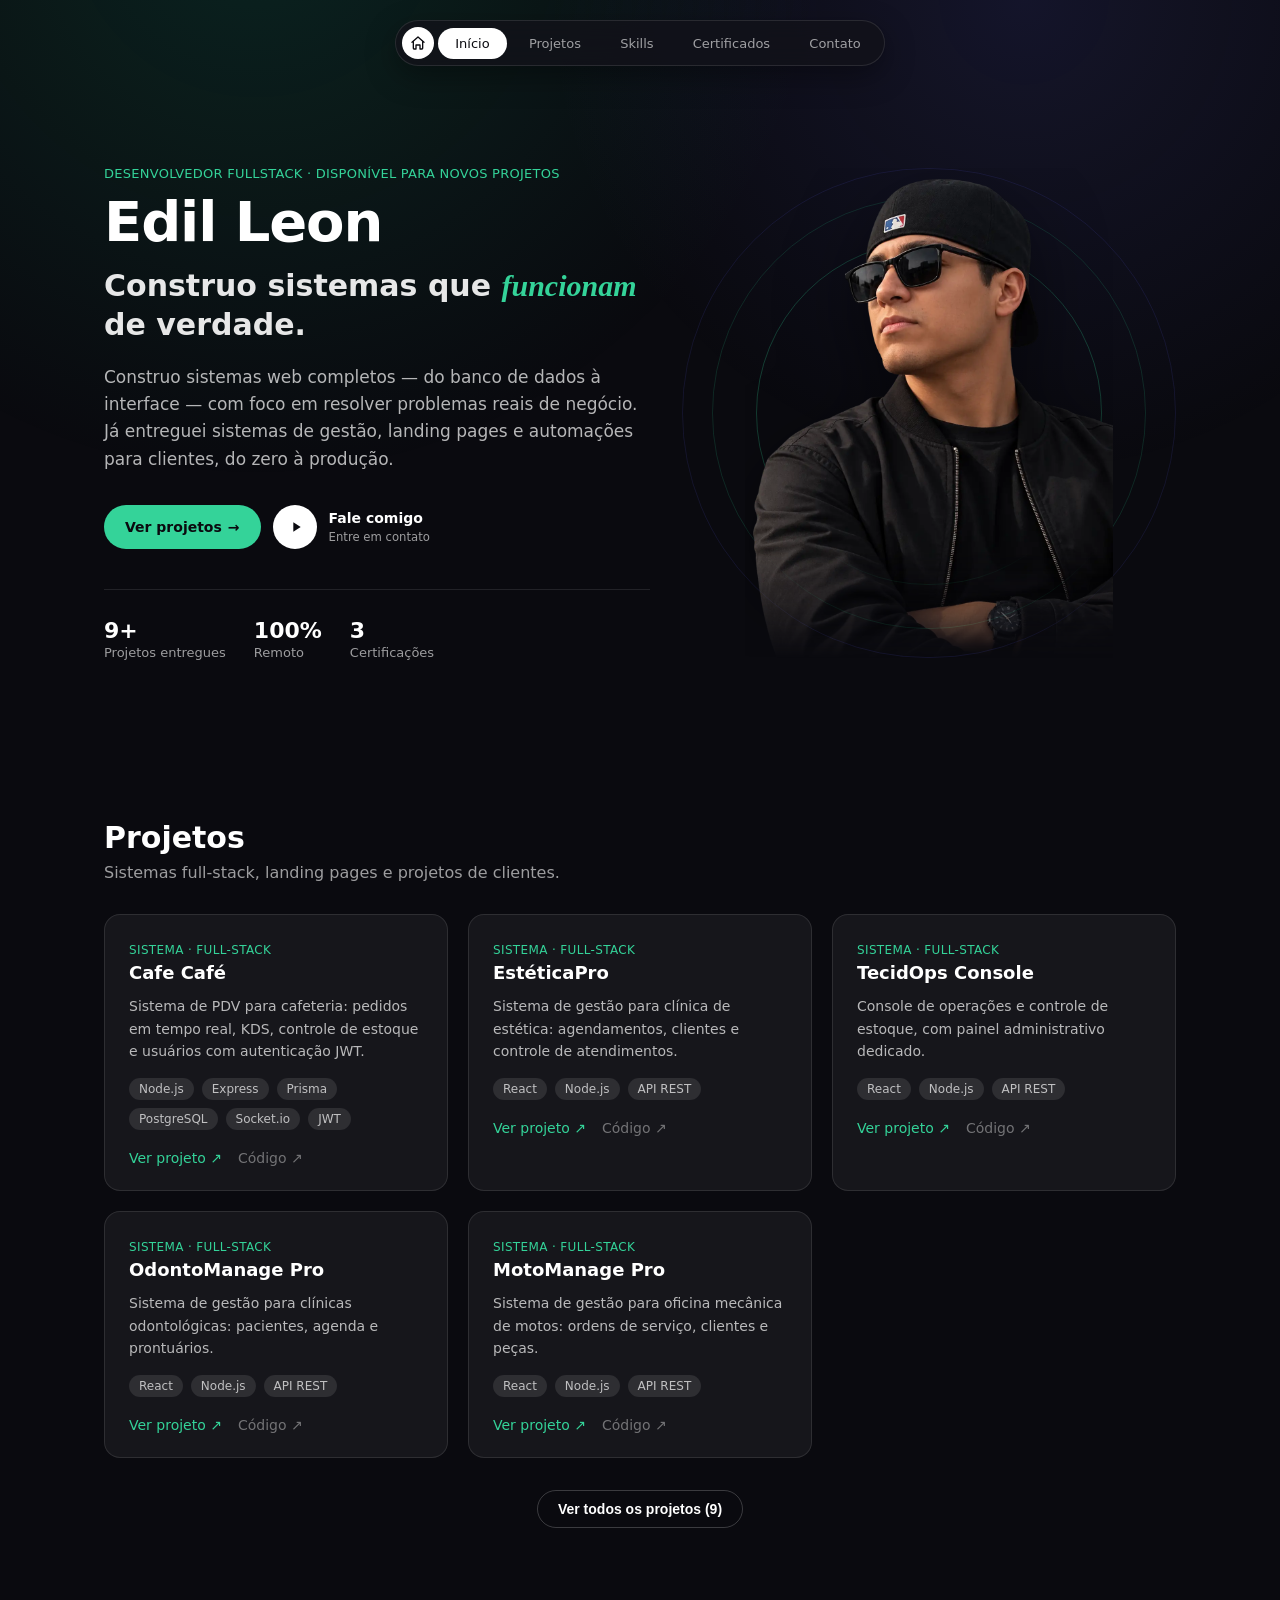
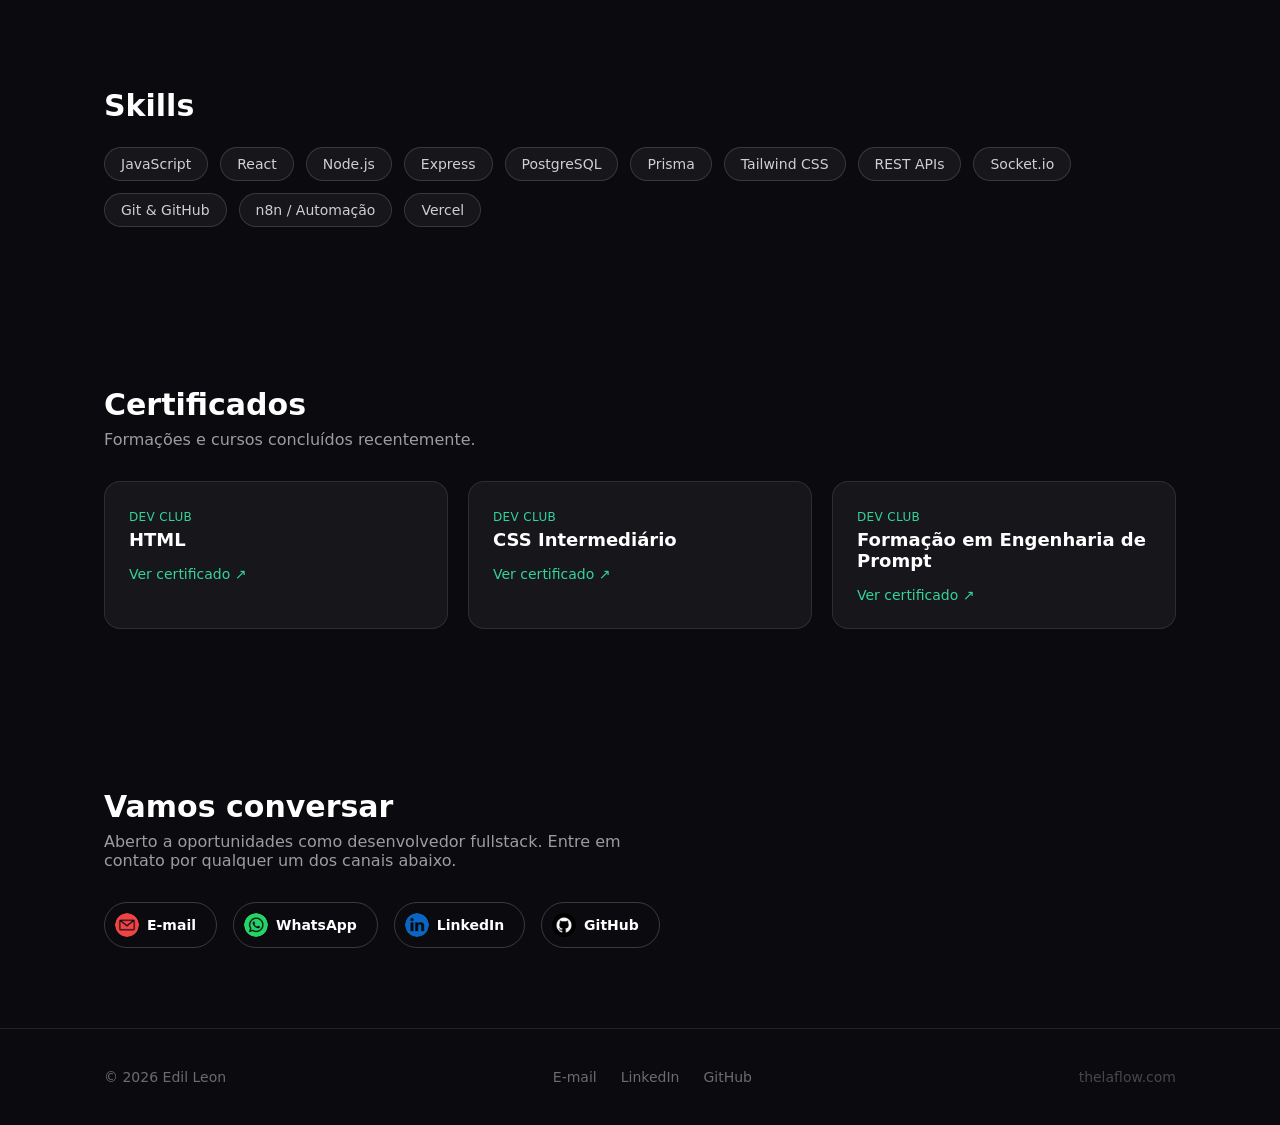
==== index.html @ bec33b64 "Portfólio em HTML/CSS/JS puro com nova capa, certificados e contato Migra de React/Vite para index.h" ====
<!doctype html>
<html lang="pt-BR">
<head>
  <meta charset="UTF-8" />
  <link rel="icon" type="image/svg+xml" href="favicon.svg" />
  <meta name="viewport" content="width=device-width, initial-scale=1.0" />
  <title>Edil Leon — Desenvolvedor Fullstack</title>
  <meta name="description" content="Portfólio de Edil Leon, desenvolvedor fullstack. Sistemas web, landing pages e automações do zero à produção." />
  <link rel="stylesheet" href="style.css" />
</head>
<body>
  <div class="bg-decoration" aria-hidden="true"></div>

  <header id="header" class="header">
    <div class="floating-nav-wrap">
      <nav class="floating-nav" aria-label="Navegação principal">
        <a href="#inicio" class="nav-pill-item nav-home" aria-label="Início">
          <svg viewBox="0 0 24 24" fill="none" stroke="currentColor" stroke-width="2" stroke-linecap="round" stroke-linejoin="round"><path d="m3 11 9-8 9 8" /><path d="M5 10v10a1 1 0 0 0 1 1h3v-6h6v6h3a1 1 0 0 0 1-1V10" /></svg>
        </a>
        <a href="#inicio" class="nav-pill-item">Início</a>
        <a href="#projetos" class="nav-pill-item">Projetos</a>
        <a href="#skills" class="nav-pill-item">Skills</a>
        <a href="#certificados" class="nav-pill-item">Certificados</a>
        <a href="#contato" class="nav-pill-item">Contato</a>
      </nav>

      <button type="button" id="menuButton" class="menu-button" aria-label="Abrir menu" aria-expanded="false">
        <span class="menu-icon">
          <span></span>
          <span></span>
          <span></span>
        </span>
      </button>
    </div>

    <nav id="mobileNav" class="nav-mobile" aria-label="Navegação mobile" hidden>
      <a href="#inicio">Início</a>
      <a href="#projetos">Projetos</a>
      <a href="#skills">Skills</a>
      <a href="#certificados">Certificados</a>
      <a href="#contato">Contato</a>
    </nav>
  </header>

  <main class="container">
    <section id="inicio" class="hero hero-split">
      <div class="hero-content">
        <p class="eyebrow">Desenvolvedor Fullstack · Disponível para novos projetos</p>
        <h1 class="hero-title">Edil Leon</h1>
        <h2 class="hero-tagline">Construo sistemas que <span class="cursive">funcionam</span> de verdade.</h2>
        <p class="hero-text">
          Construo sistemas web completos — do banco de dados à interface — com foco em
          resolver problemas reais de negócio. Já entreguei sistemas de gestão, landing pages
          e automações para clientes, do zero à produção.
        </p>
        <div class="hero-actions">
          <a href="#projetos" class="btn btn-primary">Ver projetos <span class="btn-arrow">→</span></a>
          <a href="#contato" class="btn-play">
            <span class="play-circle">
              <svg viewBox="0 0 24 24" fill="currentColor"><path d="M8 5v14l11-7z" /></svg>
            </span>
            <span class="play-label">Fale comigo<br /><small>Entre em contato</small></span>
          </a>
        </div>
        <div class="hero-stats">
          <div class="hero-stat"><strong>9+</strong><span>Projetos entregues</span></div>
          <div class="hero-stat"><strong>100%</strong><span>Remoto</span></div>
          <div class="hero-stat"><strong>3</strong><span>Certificações</span></div>
        </div>
      </div>

      <div class="hero-photo">
        <div class="photo-rings" aria-hidden="true">
          <span class="ring ring-1"></span>
          <span class="ring ring-2"></span>
          <span class="ring ring-3"></span>
        </div>
        <img src="fotos/foto-capa.webp" alt="Edil Leon" class="hero-photo-img" />
      </div>
    </section>

    <section id="projetos" class="section">
      <h2 class="section-title">Projetos</h2>
      <p class="section-subtitle">Sistemas full-stack, landing pages e projetos de clientes.</p>

      <div class="grid projects-grid" id="projectsGrid">
        <article class="card project-card">
          <span class="tag">Sistema · Full-stack</span>
          <h3 class="card-title">Cafe Café</h3>
          <p class="card-text">Sistema de PDV para cafeteria: pedidos em tempo real, KDS, controle de estoque e usuários com autenticação JWT.</p>
          <div class="stack">
            <span class="pill pill-sm">Node.js</span>
            <span class="pill pill-sm">Express</span>
            <span class="pill pill-sm">Prisma</span>
            <span class="pill pill-sm">PostgreSQL</span>
            <span class="pill pill-sm">Socket.io</span>
            <span class="pill pill-sm">JWT</span>
          </div>
          <div class="card-links">
            <a href="https://cafe-cafe-edlt-24.vercel.app" target="_blank" rel="noreferrer" class="link-accent">Ver projeto ↗</a>
            <a href="https://github.com/ELT-22-dev/cafe-cafe" target="_blank" rel="noreferrer" class="link-muted">Código ↗</a>
          </div>
        </article>

        <article class="card project-card">
          <span class="tag">Sistema · Full-stack</span>
          <h3 class="card-title">EstéticaPro</h3>
          <p class="card-text">Sistema de gestão para clínica de estética: agendamentos, clientes e controle de atendimentos.</p>
          <div class="stack">
            <span class="pill pill-sm">React</span>
            <span class="pill pill-sm">Node.js</span>
            <span class="pill pill-sm">API REST</span>
          </div>
          <div class="card-links">
            <a href="https://clinica-estetica-rho-eight.vercel.app" target="_blank" rel="noreferrer" class="link-accent">Ver projeto ↗</a>
            <a href="https://github.com/ELT-22-dev/clinica-estetica" target="_blank" rel="noreferrer" class="link-muted">Código ↗</a>
          </div>
        </article>

        <article class="card project-card">
          <span class="tag">Sistema · Full-stack</span>
          <h3 class="card-title">TecidOps Console</h3>
          <p class="card-text">Console de operações e controle de estoque, com painel administrativo dedicado.</p>
          <div class="stack">
            <span class="pill pill-sm">React</span>
            <span class="pill pill-sm">Node.js</span>
            <span class="pill pill-sm">API REST</span>
          </div>
          <div class="card-links">
            <a href="https://teciops.vercel.app" target="_blank" rel="noreferrer" class="link-accent">Ver projeto ↗</a>
            <a href="https://github.com/ELT-22-dev/teciops" target="_blank" rel="noreferrer" class="link-muted">Código ↗</a>
          </div>
        </article>

        <article class="card project-card">
          <span class="tag">Sistema · Full-stack</span>
          <h3 class="card-title">OdontoManage Pro</h3>
          <p class="card-text">Sistema de gestão para clínicas odontológicas: pacientes, agenda e prontuários.</p>
          <div class="stack">
            <span class="pill pill-sm">React</span>
            <span class="pill pill-sm">Node.js</span>
            <span class="pill pill-sm">API REST</span>
          </div>
          <div class="card-links">
            <a href="https://odontomanage-pro.vercel.app" target="_blank" rel="noreferrer" class="link-accent">Ver projeto ↗</a>
            <a href="https://github.com/ELT-22-dev/odontomanage-pro" target="_blank" rel="noreferrer" class="link-muted">Código ↗</a>
          </div>
        </article>

        <article class="card project-card">
          <span class="tag">Sistema · Full-stack</span>
          <h3 class="card-title">MotoManage Pro</h3>
          <p class="card-text">Sistema de gestão para oficina mecânica de motos: ordens de serviço, clientes e peças.</p>
          <div class="stack">
            <span class="pill pill-sm">React</span>
            <span class="pill pill-sm">Node.js</span>
            <span class="pill pill-sm">API REST</span>
          </div>
          <div class="card-links">
            <a href="https://mecanica-motos.vercel.app" target="_blank" rel="noreferrer" class="link-accent">Ver projeto ↗</a>
            <a href="https://github.com/ELT-22-dev/mecanica-motos" target="_blank" rel="noreferrer" class="link-muted">Código ↗</a>
          </div>
        </article>

        <article class="card project-card extra" hidden>
          <span class="tag">Landing Page</span>
          <h3 class="card-title">Áurea Barber Club</h3>
          <p class="card-text">Landing page premium para barbearia, com animações de scroll e micro-interações.</p>
          <div class="stack">
            <span class="pill pill-sm">HTML</span>
            <span class="pill pill-sm">CSS</span>
            <span class="pill pill-sm">JavaScript</span>
            <span class="pill pill-sm">Motion</span>
            <span class="pill pill-sm">Three.js</span>
          </div>
          <div class="card-links">
            <a href="https://barber-premium-lp.vercel.app" target="_blank" rel="noreferrer" class="link-accent">Ver projeto ↗</a>
            <a href="https://github.com/ELT-22-dev/Barber-premuim-lp" target="_blank" rel="noreferrer" class="link-muted">Código ↗</a>
          </div>
        </article>

        <article class="card project-card extra" hidden>
          <span class="tag">Landing Page</span>
          <h3 class="card-title">Pesqueiro Ponte Preta</h3>
          <p class="card-text">Landing page institucional para pesqueiro, com foco em conversão e apresentação visual.</p>
          <div class="stack">
            <span class="pill pill-sm">HTML</span>
            <span class="pill pill-sm">CSS</span>
            <span class="pill pill-sm">JavaScript</span>
          </div>
          <div class="card-links">
            <a href="https://pesqueiro-ponte-preta.vercel.app" target="_blank" rel="noreferrer" class="link-accent">Ver projeto ↗</a>
            <a href="https://github.com/ELT-22-dev/lp-pesqueiro" target="_blank" rel="noreferrer" class="link-muted">Código ↗</a>
          </div>
        </article>

        <article class="card project-card extra" hidden>
          <span class="tag">Site institucional · Cliente</span>
          <h3 class="card-title">Vero Pizzas</h3>
          <p class="card-text">Site institucional para pizzaria, com cardápio digital. Projeto de cliente em gestão ativa.</p>
          <div class="stack">
            <span class="pill pill-sm">HTML</span>
            <span class="pill pill-sm">CSS</span>
            <span class="pill pill-sm">JavaScript</span>
          </div>
          <div class="card-links">
            <a href="https://veropizzas.com.br" target="_blank" rel="noreferrer" class="link-accent">Ver projeto ↗</a>
            <a href="https://github.com/ELT-22-dev/site-da-pizzaria-vero-pizzas" target="_blank" rel="noreferrer" class="link-muted">Código ↗</a>
          </div>
        </article>

        <article class="card project-card extra" hidden>
          <span class="tag">Pessoal</span>
          <h3 class="card-title">Link na Bio</h3>
          <p class="card-text">Página pessoal de link-na-bio, construída com React, Tailwind CSS e Framer Motion.</p>
          <div class="stack">
            <span class="pill pill-sm">React</span>
            <span class="pill pill-sm">Tailwind CSS</span>
            <span class="pill pill-sm">Framer Motion</span>
          </div>
          <div class="card-links">
            <a href="https://fluxosdan.cloud" target="_blank" rel="noreferrer" class="link-accent">Ver projeto ↗</a>
            <a href="https://github.com/ELT-22-dev/link-na-bio" target="_blank" rel="noreferrer" class="link-muted">Código ↗</a>
          </div>
        </article>
      </div>

      <div class="show-more-wrap">
        <button type="button" id="showAllBtn" class="btn btn-outline">Ver todos os projetos (9)</button>
      </div>
    </section>

    <section id="skills" class="section">
      <h2 class="section-title">Skills</h2>
      <div class="skills-list">
        <span class="pill">JavaScript</span>
        <span class="pill">React</span>
        <span class="pill">Node.js</span>
        <span class="pill">Express</span>
        <span class="pill">PostgreSQL</span>
        <span class="pill">Prisma</span>
        <span class="pill">Tailwind CSS</span>
        <span class="pill">REST APIs</span>
        <span class="pill">Socket.io</span>
        <span class="pill">Git &amp; GitHub</span>
        <span class="pill">n8n / Automação</span>
        <span class="pill">Vercel</span>
      </div>
    </section>

    <section id="certificados" class="section">
      <h2 class="section-title">Certificados</h2>
      <p class="section-subtitle">Formações e cursos concluídos recentemente.</p>

      <div class="grid certificates-grid">
        <a href="certificados/html.png" target="_blank" rel="noreferrer" class="card cert-card">
          <span class="tag">Dev Club</span>
          <h3 class="card-title">HTML</h3>
          <span class="link-accent">Ver certificado ↗</span>
        </a>

        <a href="certificados/css-intermediario.pdf" target="_blank" rel="noreferrer" class="card cert-card">
          <span class="tag">Dev Club</span>
          <h3 class="card-title">CSS Intermediário</h3>
          <span class="link-accent">Ver certificado ↗</span>
        </a>

        <a href="certificados/engenharia-de-prompt.pdf" target="_blank" rel="noreferrer" class="card cert-card">
          <span class="tag">Dev Club</span>
          <h3 class="card-title">Formação em Engenharia de Prompt</h3>
          <span class="link-accent">Ver certificado ↗</span>
        </a>
      </div>
    </section>

    <section id="contato" class="section">
      <h2 class="section-title">Vamos conversar</h2>
      <p class="section-subtitle section-subtitle-narrow">
        Aberto a oportunidades como desenvolvedor fullstack. Entre em contato por qualquer um dos canais abaixo.
      </p>

      <div class="contact-actions">
        <a href="mailto:joe.dlov22@gmail.com" class="btn btn-outline btn-icon">
          <span class="icon-badge icon-email"></span>
          E-mail
        </a>
        <a href="https://wa.me/5511976164766" target="_blank" rel="noreferrer" class="btn btn-outline btn-icon">
          <span class="icon-badge icon-whatsapp"></span>
          WhatsApp
        </a>
        <a href="https://www.linkedin.com/in/edleon24/" target="_blank" rel="noreferrer" class="btn btn-outline btn-icon">
          <span class="icon-badge icon-linkedin"></span>
          LinkedIn
        </a>
        <a href="https://github.com/ELT-22-dev" target="_blank" rel="noreferrer" class="btn btn-outline btn-icon">
          <img src="icons/github.png" alt="" class="icon-badge-img" />
          GitHub
        </a>
      </div>
    </section>
  </main>

  <footer class="footer">
    <div class="container footer-inner">
      <span>© <span id="year"></span> Edil Leon</span>
      <div class="footer-links">
        <a href="mailto:joe.dlov22@gmail.com">E-mail</a>
        <a href="https://www.linkedin.com/in/edleon24/" target="_blank" rel="noreferrer">LinkedIn</a>
        <a href="https://github.com/ELT-22-dev" target="_blank" rel="noreferrer">GitHub</a>
      </div>
      <span class="footer-domain">thelaflow.com</span>
    </div>
  </footer>

  <script src="javascript.js"></script>
</body>
</html>
---- style.css ----
:root {
  --bg: #0a0a0f;
  --emerald: #34d399;
  --emerald-light: #6ee7b7;
  --white-05: rgba(255, 255, 255, 0.05);
  --white-07: rgba(255, 255, 255, 0.07);
  --white-10: rgba(255, 255, 255, 0.1);
  --white-15: rgba(255, 255, 255, 0.15);
  --white-20: rgba(255, 255, 255, 0.2);
  --white-25: rgba(255, 255, 255, 0.25);
  --white-30: rgba(255, 255, 255, 0.3);
  --white-40: rgba(255, 255, 255, 0.4);
  --white-60: rgba(255, 255, 255, 0.6);
  --white-70: rgba(255, 255, 255, 0.7);
  --white-80: rgba(255, 255, 255, 0.8);
  --white-90: rgba(255, 255, 255, 0.9);
}

* {
  box-sizing: border-box;
}

html {
  scroll-behavior: smooth;
}

body {
  margin: 0;
  background-color: var(--bg);
  color: var(--white-90);
  font-family: Inter, ui-sans-serif, system-ui, -apple-system, "Segoe UI", Roboto, sans-serif;
  -webkit-font-smoothing: antialiased;
}

a {
  color: inherit;
  text-decoration: none;
}

img {
  max-width: 100%;
  display: block;
}

.bg-decoration {
  position: fixed;
  inset: 0;
  z-index: -1;
  pointer-events: none;
  background:
    radial-gradient(circle at 20% -10%, rgba(16, 185, 129, 0.15), transparent 40%),
    radial-gradient(circle at 80% 0%, rgba(99, 102, 241, 0.12), transparent 35%);
}

.container {
  margin-inline: auto;
  max-width: 64rem;
  padding-inline: 1.5rem;
}

@media (min-width: 640px) {
  .container {
    padding-inline: 2rem;
  }
}

@media (min-width: 1024px) {
  .container {
    max-width: 72rem;
    padding-inline: 2.5rem;
  }
}

@media (min-width: 1536px) {
  .container {
    max-width: 80rem;
  }
}

/* Header */
.header {
  position: sticky;
  top: 0;
  z-index: 50;
  padding-block: 1.25rem;
}

.floating-nav-wrap {
  margin-inline: auto;
  max-width: 64rem;
  padding-inline: 1.5rem;
  display: flex;
  justify-content: center;
  align-items: center;
}

.floating-nav {
  display: none;
  align-items: center;
  gap: 0.25rem;
  border-radius: 9999px;
  border: 1px solid var(--white-10);
  background: rgba(18, 18, 26, 0.8);
  backdrop-filter: blur(16px);
  -webkit-backdrop-filter: blur(16px);
  padding: 0.375rem;
  box-shadow: 0 10px 30px rgba(0, 0, 0, 0.35);
}

@media (min-width: 640px) {
  .floating-nav {
    display: flex;
  }
}

.nav-pill-item {
  display: flex;
  align-items: center;
  border-radius: 9999px;
  padding: 0.5rem 1.1rem;
  font-size: 0.8125rem;
  font-weight: 500;
  color: var(--white-60);
  transition: background-color 0.2s ease, color 0.2s ease;
  white-space: nowrap;
}

.nav-pill-item:hover {
  color: #fff;
}

.nav-pill-item.active {
  background: #fff;
  color: var(--bg);
}

.nav-home {
  padding: 0.5rem;
  color: var(--white-70);
}

.nav-home svg {
  height: 1rem;
  width: 1rem;
}

.menu-button {
  position: fixed;
  top: 1.35rem;
  right: 1.5rem;
  z-index: 51;
  display: flex;
  height: 2.25rem;
  width: 2.25rem;
  align-items: center;
  justify-content: center;
  border-radius: 9999px;
  border: 1px solid var(--white-15);
  background: rgba(18, 18, 26, 0.8);
  backdrop-filter: blur(12px);
  color: var(--white-80);
  cursor: pointer;
  transition: border-color 0.2s ease;
}

.menu-button:hover {
  border-color: var(--white-30);
}

@media (min-width: 640px) {
  .menu-button {
    display: none;
  }
}

.menu-icon {
  position: relative;
  display: block;
  height: 0.875rem;
  width: 1rem;
}

.menu-icon span {
  position: absolute;
  left: 0;
  width: 1rem;
  height: 1px;
  background: currentColor;
  transition: transform 0.2s ease, opacity 0.2s ease, top 0.2s ease;
}

.menu-icon span:nth-child(1) { top: 0; }
.menu-icon span:nth-child(2) { top: 50%; transform: translateY(-50%); }
.menu-icon span:nth-child(3) { top: 100%; transform: translateY(-1px); }

.menu-button.open .menu-icon span:nth-child(1) {
  top: 50%;
  transform: translateY(-50%) rotate(45deg);
}
.menu-button.open .menu-icon span:nth-child(2) {
  opacity: 0;
}
.menu-button.open .menu-icon span:nth-child(3) {
  top: 50%;
  transform: translateY(-50%) rotate(-45deg);
}

.nav-mobile {
  position: fixed;
  top: 4.5rem;
  left: 1.5rem;
  right: 1.5rem;
  z-index: 50;
  display: flex;
  flex-direction: column;
  gap: 0.25rem;
  border-radius: 1rem;
  border: 1px solid var(--white-10);
  background: rgba(10, 10, 15, 0.95);
  padding: 1rem;
  font-size: 0.875rem;
  color: var(--white-70);
  backdrop-filter: blur(16px);
  -webkit-backdrop-filter: blur(16px);
  box-shadow: 0 10px 30px rgba(0, 0, 0, 0.35);
}

.nav-mobile[hidden] {
  display: none;
}

@media (min-width: 640px) {
  .nav-mobile {
    display: none !important;
  }
}

.nav-mobile a {
  border-radius: 0.5rem;
  padding: 0.625rem 0.5rem;
  transition: background-color 0.2s ease, color 0.2s ease;
}

.nav-mobile a:hover {
  background: var(--white-05);
  color: #fff;
}

/* Hero */
.hero {
  padding-block: 3rem;
}

@media (min-width: 640px) {
  .hero { padding-block: 4rem; }
}
@media (min-width: 1024px) {
  .hero { padding-block: 5rem; }
}

.hero-split {
  display: grid;
  gap: 3rem;
  align-items: center;
}

@media (min-width: 1024px) {
  .hero-split {
    grid-template-columns: 1.05fr 0.95fr;
    gap: 2rem;
  }
}

.eyebrow {
  margin: 0;
  font-size: 0.8125rem;
  font-weight: 500;
  letter-spacing: 0.02em;
  text-transform: uppercase;
  color: var(--emerald);
}

.hero-title {
  margin: 0.5rem 0 0;
  font-size: 2.5rem;
  font-weight: 700;
  letter-spacing: -0.02em;
  color: #fff;
}

@media (min-width: 640px) { .hero-title { font-size: 3rem; } }
@media (min-width: 1024px) { .hero-title { font-size: 3.5rem; } }
@media (min-width: 1536px) { .hero-title { font-size: 4rem; } }

.hero-tagline {
  margin: 0.75rem 0 0;
  font-size: 1.375rem;
  font-weight: 600;
  line-height: 1.3;
  color: var(--white-90);
}

@media (min-width: 640px) { .hero-tagline { font-size: 1.625rem; } }
@media (min-width: 1024px) { .hero-tagline { font-size: 1.875rem; } }

.cursive {
  font-style: italic;
  font-family: Georgia, "Times New Roman", serif;
  color: var(--emerald);
}

.hero-text {
  margin: 1.25rem 0 0;
  max-width: 34rem;
  font-size: 1rem;
  line-height: 1.6;
  color: var(--white-70);
}

@media (min-width: 1024px) { .hero-text { font-size: 1.0625rem; } }

.hero-stats {
  display: flex;
  flex-wrap: wrap;
  gap: 1.75rem;
  margin-top: 2.5rem;
  padding-top: 1.75rem;
  border-top: 1px solid var(--white-10);
}

.hero-stat {
  display: flex;
  flex-direction: column;
  gap: 0.15rem;
}

.hero-stat strong {
  font-size: 1.375rem;
  font-weight: 700;
  color: #fff;
}

.hero-stat span {
  font-size: 0.8125rem;
  color: var(--white-60);
}

/* Hero photo */
.hero-photo {
  position: relative;
  display: flex;
  align-items: center;
  justify-content: center;
  min-height: 20rem;
}

.photo-rings {
  position: absolute;
  inset: 0;
  display: flex;
  align-items: center;
  justify-content: center;
  pointer-events: none;
}

.ring {
  position: absolute;
  border-radius: 9999px;
  border: 1px solid rgba(52, 211, 153, 0.25);
}

.ring-1 { width: 70%; height: 70%; }
.ring-2 { width: 88%; height: 88%; border-color: rgba(52, 211, 153, 0.15); }
.ring-3 { width: 100%; height: 100%; border-color: rgba(99, 102, 241, 0.12); }

.hero-photo-img {
  position: relative;
  z-index: 1;
  width: min(80%, 20rem);
  height: auto;
  -webkit-mask-image: linear-gradient(to bottom, black 78%, transparent 100%);
  mask-image: linear-gradient(to bottom, black 78%, transparent 100%);
  filter: drop-shadow(0 25px 35px rgba(0, 0, 0, 0.5));
}

@media (min-width: 1024px) {
  .hero-photo-img {
    width: min(85%, 23rem);
  }
}

.hero-actions {
  display: flex;
  flex-wrap: wrap;
  gap: 0.75rem;
  margin-top: 2rem;
}

/* Buttons */
.btn {
  display: inline-flex;
  align-items: center;
  border-radius: 9999px;
  padding: 0.625rem 1.25rem;
  font-size: 0.875rem;
  font-weight: 600;
  transition: background-color 0.2s ease, border-color 0.2s ease;
  cursor: pointer;
}

.btn-primary {
  background-color: var(--emerald);
  color: var(--bg);
  border: 1px solid transparent;
}

.btn-primary:hover {
  background-color: var(--emerald-light);
}

.btn-outline {
  background: transparent;
  color: #fff;
  border: 1px solid var(--white-20);
}

.btn-outline:hover {
  border-color: var(--white-40);
}

.btn-icon {
  display: inline-flex;
  align-items: center;
  gap: 0.5rem;
  padding-left: 0.625rem;
}

.btn-arrow {
  display: inline-block;
  margin-left: 0.375rem;
  transition: transform 0.2s ease;
}

.btn-primary:hover .btn-arrow {
  transform: translateX(3px);
}

.btn-play {
  display: inline-flex;
  align-items: center;
  gap: 0.75rem;
  color: #fff;
}

.play-circle {
  display: flex;
  height: 2.75rem;
  width: 2.75rem;
  flex-shrink: 0;
  align-items: center;
  justify-content: center;
  border-radius: 9999px;
  background: #fff;
  color: var(--bg);
  transition: transform 0.2s ease;
}

.play-circle svg {
  height: 1rem;
  width: 1rem;
  margin-left: 2px;
}

.btn-play:hover .play-circle {
  transform: scale(1.08);
}

.play-label {
  font-size: 0.875rem;
  font-weight: 600;
  line-height: 1.3;
}

.play-label small {
  font-weight: 400;
  color: var(--white-60);
}

/* Sections */
.section {
  padding-block: 3.5rem;
}

@media (min-width: 640px) { .section { padding-block: 4rem; } }
@media (min-width: 1024px) { .section { padding-block: 5rem; } }

.section-title {
  margin: 0;
  font-size: 1.5rem;
  font-weight: 700;
  color: #fff;
}

@media (min-width: 1024px) { .section-title { font-size: 1.875rem; } }

.section-subtitle {
  margin: 0.5rem 0 0;
  color: var(--white-60);
}

.section-subtitle-narrow {
  max-width: 36rem;
}

/* Grid + cards */
.grid {
  display: grid;
  gap: 1.25rem;
  margin-top: 2rem;
}

.projects-grid,
.certificates-grid {
  grid-template-columns: 1fr;
}

@media (min-width: 640px) {
  .projects-grid,
  .certificates-grid {
    grid-template-columns: repeat(2, 1fr);
  }
}

@media (min-width: 1024px) {
  .projects-grid,
  .certificates-grid {
    grid-template-columns: repeat(3, 1fr);
  }
}

.card {
  position: relative;
  border-radius: 1rem;
  border: 1px solid var(--white-10);
  background: var(--white-05);
  padding: 1.5rem;
  transition: border-color 0.2s ease, background-color 0.2s ease;
}

.card:hover {
  border-color: rgba(52, 211, 153, 0.4);
  background: var(--white-07);
}

.tag {
  font-size: 0.75rem;
  font-weight: 500;
  text-transform: uppercase;
  letter-spacing: 0.03em;
  color: var(--emerald);
}

.card-title {
  margin: 0.25rem 0 0;
  font-size: 1.125rem;
  font-weight: 600;
  color: #fff;
}

.card-text {
  margin: 0.75rem 0 0;
  font-size: 0.875rem;
  line-height: 1.6;
  color: var(--white-70);
}

.stack {
  display: flex;
  flex-wrap: wrap;
  gap: 0.5rem;
  margin-top: 1rem;
}

.pill {
  border-radius: 9999px;
  border: 1px solid var(--white-15);
  background: var(--white-05);
  padding: 0.5rem 1rem;
  font-size: 0.875rem;
  color: var(--white-80);
}

.pill-sm {
  border: none;
  background: var(--white-10);
  padding: 0.25rem 0.625rem;
  font-size: 0.75rem;
  color: var(--white-70);
}

.card-links {
  display: flex;
  gap: 1rem;
  margin-top: 1.25rem;
  font-size: 0.875rem;
  font-weight: 500;
}

.link-accent {
  color: var(--emerald);
}

.link-accent:hover {
  color: var(--emerald-light);
}

.link-muted {
  color: var(--white-40);
}

.link-muted:hover {
  color: var(--white-80);
}

.project-card[hidden] {
  display: none;
}

.show-more-wrap {
  margin-top: 2rem;
  text-align: center;
}

.show-more-wrap[hidden] {
  display: none;
}

.skills-list {
  display: flex;
  flex-wrap: wrap;
  gap: 0.75rem;
  margin-top: 1.5rem;
}

.cert-card {
  display: block;
}

.cert-card .link-accent {
  display: inline-block;
  margin-top: 1rem;
  font-size: 0.875rem;
  font-weight: 500;
}

/* Contact */
.contact-actions {
  display: flex;
  flex-wrap: wrap;
  gap: 1rem;
  margin-top: 2rem;
}

.icon-badge,
.icon-badge-img {
  height: 1.5rem;
  width: 1.5rem;
  flex-shrink: 0;
  border-radius: 9999px;
  -webkit-mask-size: contain;
  mask-size: contain;
  -webkit-mask-repeat: no-repeat;
  mask-repeat: no-repeat;
  -webkit-mask-position: center;
  mask-position: center;
}

.icon-email { background-color: #ef4444; -webkit-mask-image: url("icons/email.png"); mask-image: url("icons/email.png"); }
.icon-whatsapp { background-color: #25d366; -webkit-mask-image: url("icons/whatsapp.png"); mask-image: url("icons/whatsapp.png"); }
.icon-linkedin { background-color: #0a66c2; -webkit-mask-image: url("icons/linkedin.png"); mask-image: url("icons/linkedin.png"); }

/* Footer */
.footer {
  border-top: 1px solid var(--white-10);
}

.footer-inner {
  display: flex;
  flex-direction: column;
  align-items: center;
  gap: 1rem;
  padding-block: 2.5rem;
  font-size: 0.875rem;
  color: var(--white-40);
}

@media (min-width: 640px) {
  .footer-inner {
    flex-direction: row;
    justify-content: space-between;
  }
}

.footer-links {
  display: flex;
  gap: 1.5rem;
}

.footer-links a:hover {
  color: var(--white-70);
}

.footer-domain {
  color: var(--white-25);
}
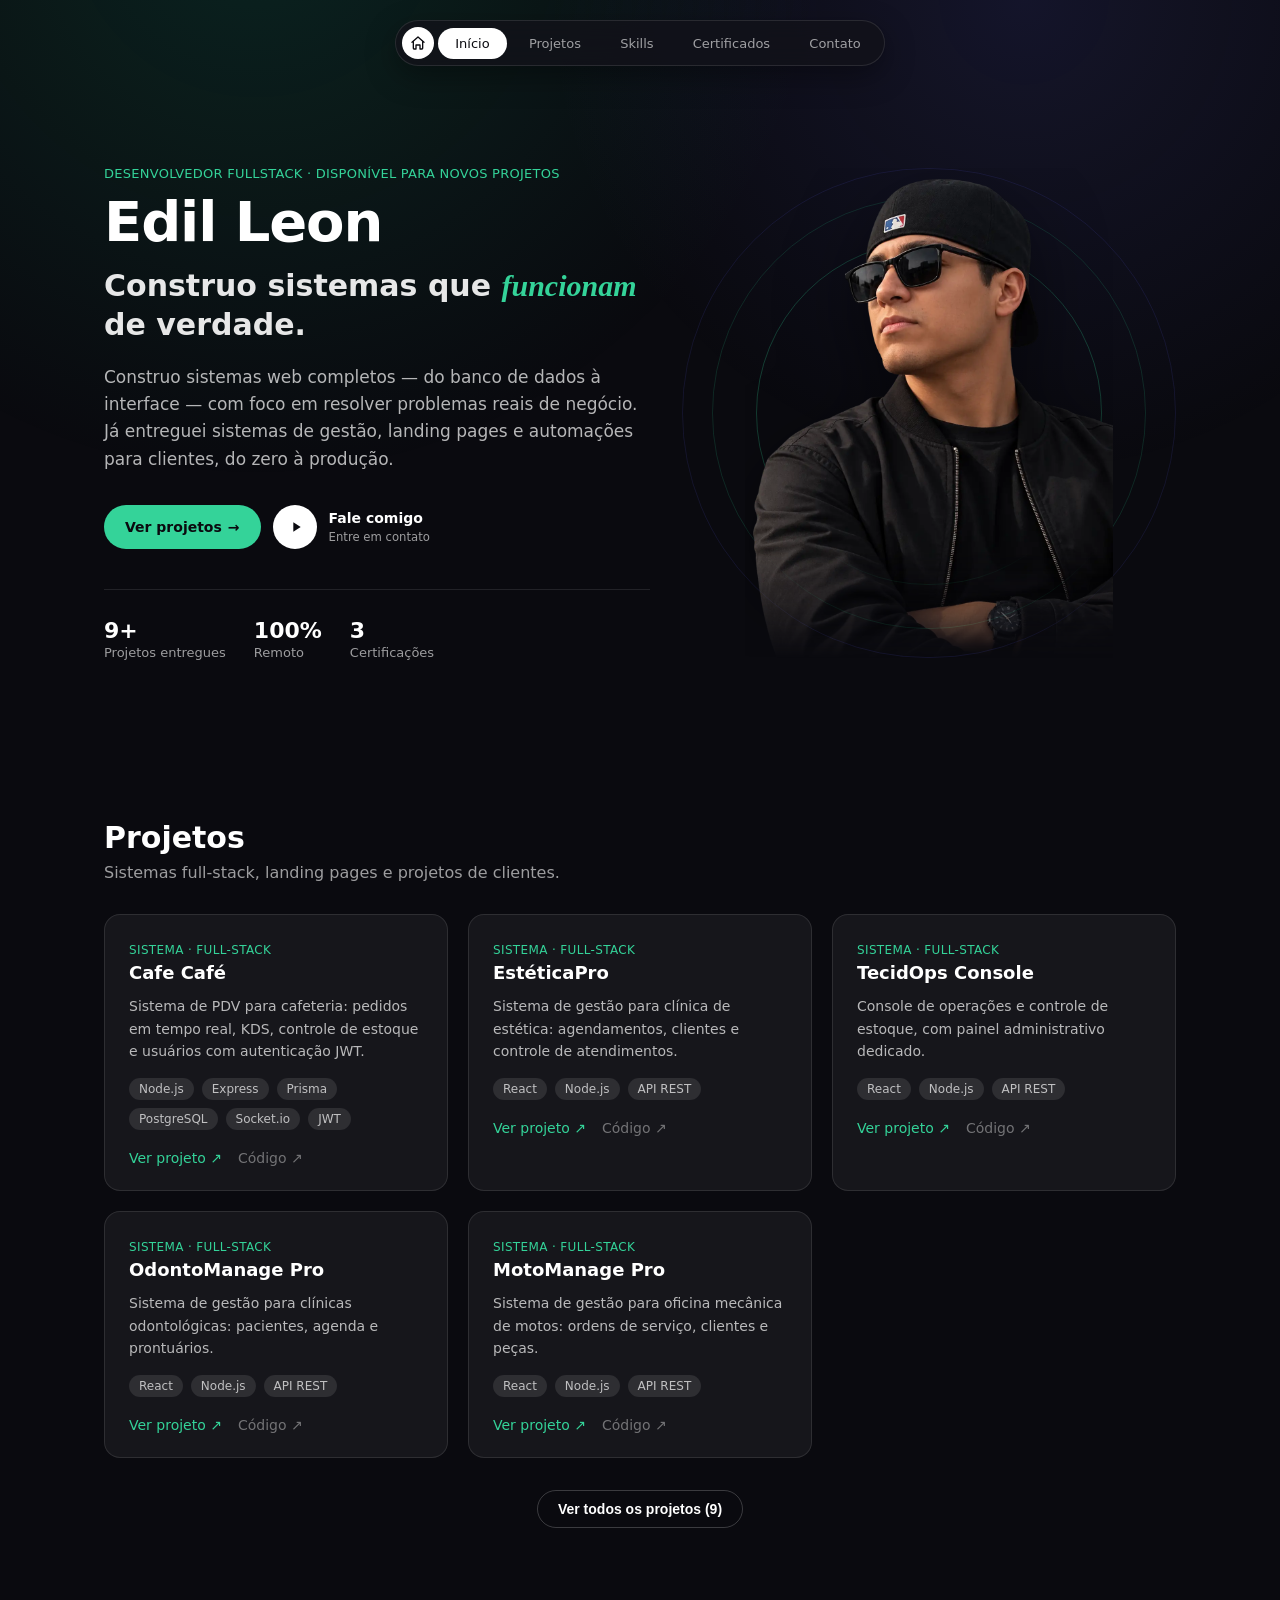
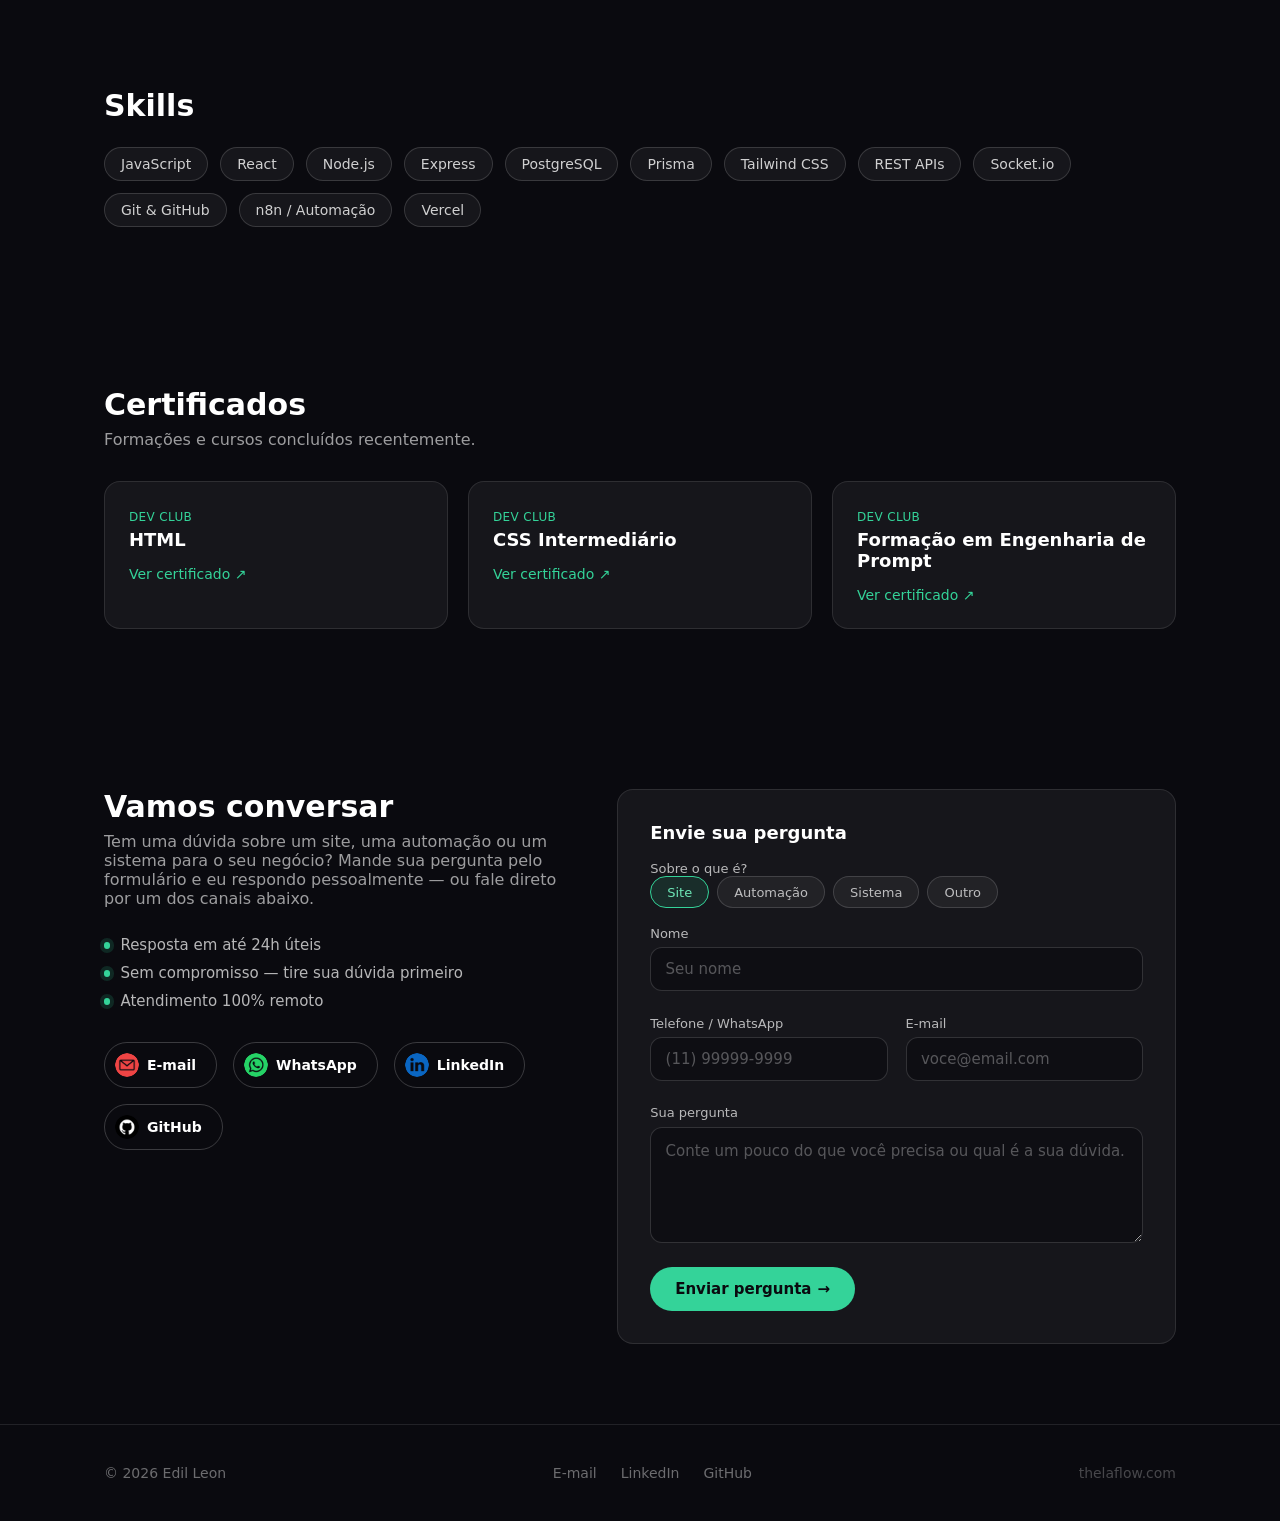
==== commit 3249c4a2: "Adiciona formulário de perguntas na seção de contato Formulário para dúvidas sobre site, automação o" ====
--- a/index.html
+++ b/index.html
@@ -274,28 +274,87 @@
     </section>
 
     <section id="contato" class="section">
-      <h2 class="section-title">Vamos conversar</h2>
-      <p class="section-subtitle section-subtitle-narrow">
-        Aberto a oportunidades como desenvolvedor fullstack. Entre em contato por qualquer um dos canais abaixo.
-      </p>
-
-      <div class="contact-actions">
-        <a href="mailto:joe.dlov22@gmail.com" class="btn btn-outline btn-icon">
-          <span class="icon-badge icon-email"></span>
-          E-mail
-        </a>
-        <a href="https://wa.me/5511976164766" target="_blank" rel="noreferrer" class="btn btn-outline btn-icon">
-          <span class="icon-badge icon-whatsapp"></span>
-          WhatsApp
-        </a>
-        <a href="https://www.linkedin.com/in/edleon24/" target="_blank" rel="noreferrer" class="btn btn-outline btn-icon">
-          <span class="icon-badge icon-linkedin"></span>
-          LinkedIn
-        </a>
-        <a href="https://github.com/ELT-22-dev" target="_blank" rel="noreferrer" class="btn btn-outline btn-icon">
-          <img src="icons/github.png" alt="" class="icon-badge-img" />
-          GitHub
-        </a>
+      <div class="contact-layout">
+        <div class="contact-intro">
+          <h2 class="section-title">Vamos conversar</h2>
+          <p class="section-subtitle section-subtitle-narrow">
+            Tem uma dúvida sobre um site, uma automação ou um sistema para o seu negócio?
+            Mande sua pergunta pelo formulário e eu respondo pessoalmente — ou fale direto por um dos canais abaixo.
+          </p>
+
+          <ul class="contact-points">
+            <li><span class="contact-dot" aria-hidden="true"></span>Resposta em até 24h úteis</li>
+            <li><span class="contact-dot" aria-hidden="true"></span>Sem compromisso — tire sua dúvida primeiro</li>
+            <li><span class="contact-dot" aria-hidden="true"></span>Atendimento 100% remoto</li>
+          </ul>
+
+          <div class="contact-actions">
+            <a href="mailto:joe.dlov22@gmail.com" class="btn btn-outline btn-icon">
+              <span class="icon-badge icon-email"></span>
+              E-mail
+            </a>
+            <a href="https://wa.me/5511976164766" target="_blank" rel="noreferrer" class="btn btn-outline btn-icon">
+              <span class="icon-badge icon-whatsapp"></span>
+              WhatsApp
+            </a>
+            <a href="https://www.linkedin.com/in/edleon24/" target="_blank" rel="noreferrer" class="btn btn-outline btn-icon">
+              <span class="icon-badge icon-linkedin"></span>
+              LinkedIn
+            </a>
+            <a href="https://github.com/ELT-22-dev" target="_blank" rel="noreferrer" class="btn btn-outline btn-icon">
+              <img src="icons/github.png" alt="" class="icon-badge-img" />
+              GitHub
+            </a>
+          </div>
+        </div>
+
+        <form id="contactForm" class="card contact-form" action="https://formsubmit.co/joe.dlov22@gmail.com" method="POST" novalidate>
+          <h3 class="card-title">Envie sua pergunta</h3>
+
+          <fieldset class="form-field topic-field">
+            <legend class="form-label">Sobre o que é?</legend>
+            <div class="topic-options">
+              <label class="topic-option"><input type="radio" name="assunto" value="Site" checked /><span>Site</span></label>
+              <label class="topic-option"><input type="radio" name="assunto" value="Automação" /><span>Automação</span></label>
+              <label class="topic-option"><input type="radio" name="assunto" value="Sistema" /><span>Sistema</span></label>
+              <label class="topic-option"><input type="radio" name="assunto" value="Outro" /><span>Outro</span></label>
+            </div>
+          </fieldset>
+
+          <div class="form-field">
+            <label for="cf-nome" class="form-label">Nome</label>
+            <input id="cf-nome" name="nome" type="text" class="form-input" autocomplete="name" placeholder="Seu nome" required minlength="2" />
+            <span class="form-error" data-error-for="cf-nome"></span>
+          </div>
+
+          <div class="form-row">
+            <div class="form-field">
+              <label for="cf-telefone" class="form-label">Telefone / WhatsApp</label>
+              <input id="cf-telefone" name="telefone" type="tel" class="form-input" autocomplete="tel" inputmode="tel" placeholder="(11) 99999-9999" required />
+              <span class="form-error" data-error-for="cf-telefone"></span>
+            </div>
+
+            <div class="form-field">
+              <label for="cf-email" class="form-label">E-mail</label>
+              <input id="cf-email" name="email" type="email" class="form-input" autocomplete="email" placeholder="voce@email.com" required />
+              <span class="form-error" data-error-for="cf-email"></span>
+            </div>
+          </div>
+
+          <div class="form-field">
+            <label for="cf-mensagem" class="form-label">Sua pergunta</label>
+            <textarea id="cf-mensagem" name="mensagem" class="form-input form-textarea" rows="4" placeholder="Conte um pouco do que você precisa ou qual é a sua dúvida." required minlength="10"></textarea>
+            <span class="form-error" data-error-for="cf-mensagem"></span>
+          </div>
+
+          <input type="text" name="_honey" class="form-honeypot" tabindex="-1" autocomplete="off" aria-hidden="true" />
+
+          <button type="submit" class="btn btn-primary form-submit">
+            <span class="form-submit-label">Enviar pergunta</span> <span class="btn-arrow">→</span>
+          </button>
+
+          <p id="formStatus" class="form-status" role="status" aria-live="polite"></p>
+        </form>
       </div>
     </section>
   </main>
--- a/style.css
+++ b/style.css
@@ -675,6 +675,239 @@
   mask-position: center;
 }
 
+.contact-layout {
+  display: grid;
+  gap: 2.5rem;
+  align-items: start;
+}
+
+@media (min-width: 1024px) {
+  .contact-layout {
+    grid-template-columns: 0.9fr 1.1fr;
+    gap: 3.5rem;
+  }
+}
+
+.contact-points {
+  display: flex;
+  flex-direction: column;
+  gap: 0.625rem;
+  margin: 1.75rem 0 0;
+  padding: 0;
+  list-style: none;
+  font-size: 0.9375rem;
+  color: var(--white-70);
+}
+
+.contact-points li {
+  display: flex;
+  align-items: center;
+  gap: 0.625rem;
+}
+
+.contact-dot {
+  height: 0.4rem;
+  width: 0.4rem;
+  flex-shrink: 0;
+  border-radius: 9999px;
+  background: var(--emerald);
+  box-shadow: 0 0 0 4px rgba(52, 211, 153, 0.15);
+}
+
+/* Contact form */
+.contact-form {
+  display: flex;
+  flex-direction: column;
+  gap: 1.125rem;
+  padding: 1.5rem;
+}
+
+@media (min-width: 640px) {
+  .contact-form { padding: 2rem; }
+}
+
+.contact-form:hover {
+  border-color: var(--white-10);
+  background: var(--white-05);
+}
+
+.contact-form:focus-within {
+  border-color: rgba(52, 211, 153, 0.3);
+}
+
+.contact-form .card-title {
+  margin: 0;
+}
+
+.form-row {
+  display: grid;
+  gap: 1.125rem;
+}
+
+@media (min-width: 640px) {
+  .form-row { grid-template-columns: 1fr 1fr; }
+}
+
+.form-field {
+  display: flex;
+  flex-direction: column;
+  gap: 0.4rem;
+  min-width: 0;
+  margin: 0;
+  padding: 0;
+  border: 0;
+}
+
+.form-label {
+  padding: 0;
+  font-size: 0.8125rem;
+  font-weight: 500;
+  color: var(--white-70);
+}
+
+.form-input {
+  width: 100%;
+  border-radius: 0.75rem;
+  border: 1px solid var(--white-15);
+  background: rgba(10, 10, 15, 0.6);
+  padding: 0.75rem 0.9rem;
+  font: inherit;
+  font-size: 0.9375rem;
+  color: #fff;
+  transition: border-color 0.2s ease, box-shadow 0.2s ease;
+}
+
+.form-input::placeholder {
+  color: var(--white-30);
+}
+
+.form-input:hover {
+  border-color: var(--white-25);
+}
+
+.form-input:focus {
+  outline: none;
+  border-color: var(--emerald);
+  box-shadow: 0 0 0 3px rgba(52, 211, 153, 0.18);
+}
+
+.form-input.invalid {
+  border-color: #f87171;
+}
+
+.form-input.invalid:focus {
+  box-shadow: 0 0 0 3px rgba(248, 113, 113, 0.18);
+}
+
+.form-textarea {
+  min-height: 7rem;
+  resize: vertical;
+  line-height: 1.5;
+}
+
+.form-error {
+  min-height: 1rem;
+  font-size: 0.75rem;
+  color: #f87171;
+}
+
+.form-error:empty {
+  min-height: 0;
+}
+
+.topic-options {
+  display: flex;
+  flex-wrap: wrap;
+  gap: 0.5rem;
+}
+
+.topic-option {
+  position: relative;
+  cursor: pointer;
+}
+
+.topic-option input {
+  position: absolute;
+  opacity: 0;
+  pointer-events: none;
+}
+
+.topic-option span {
+  display: inline-block;
+  border-radius: 9999px;
+  border: 1px solid var(--white-15);
+  background: var(--white-05);
+  padding: 0.45rem 1rem;
+  font-size: 0.8125rem;
+  font-weight: 500;
+  color: var(--white-70);
+  transition: background-color 0.2s ease, border-color 0.2s ease, color 0.2s ease;
+}
+
+.topic-option:hover span {
+  border-color: var(--white-30);
+  color: #fff;
+}
+
+.topic-option input:checked + span {
+  border-color: var(--emerald);
+  background: rgba(52, 211, 153, 0.12);
+  color: var(--emerald-light);
+}
+
+.topic-option input:focus-visible + span {
+  outline: 2px solid var(--emerald);
+  outline-offset: 2px;
+}
+
+.form-honeypot {
+  position: absolute;
+  left: -9999px;
+  height: 0;
+  width: 0;
+  opacity: 0;
+}
+
+.form-submit {
+  align-self: flex-start;
+  justify-content: center;
+  padding: 0.75rem 1.5rem;
+  font: inherit;
+  font-size: 0.9375rem;
+  font-weight: 600;
+}
+
+@media (max-width: 639px) {
+  .form-submit { align-self: stretch; }
+}
+
+.form-submit:disabled {
+  opacity: 0.6;
+  cursor: wait;
+}
+
+.form-status {
+  margin: 0;
+  font-size: 0.875rem;
+  line-height: 1.5;
+}
+
+.form-status:empty {
+  display: none;
+}
+
+.form-status.success {
+  color: var(--emerald-light);
+}
+
+.form-status.error {
+  color: #fca5a5;
+}
+
+.form-status a {
+  text-decoration: underline;
+}
+
 .icon-email { background-color: #ef4444; -webkit-mask-image: url("icons/email.png"); mask-image: url("icons/email.png"); }
 .icon-whatsapp { background-color: #25d366; -webkit-mask-image: url("icons/whatsapp.png"); mask-image: url("icons/whatsapp.png"); }
 .icon-linkedin { background-color: #0a66c2; -webkit-mask-image: url("icons/linkedin.png"); mask-image: url("icons/linkedin.png"); }
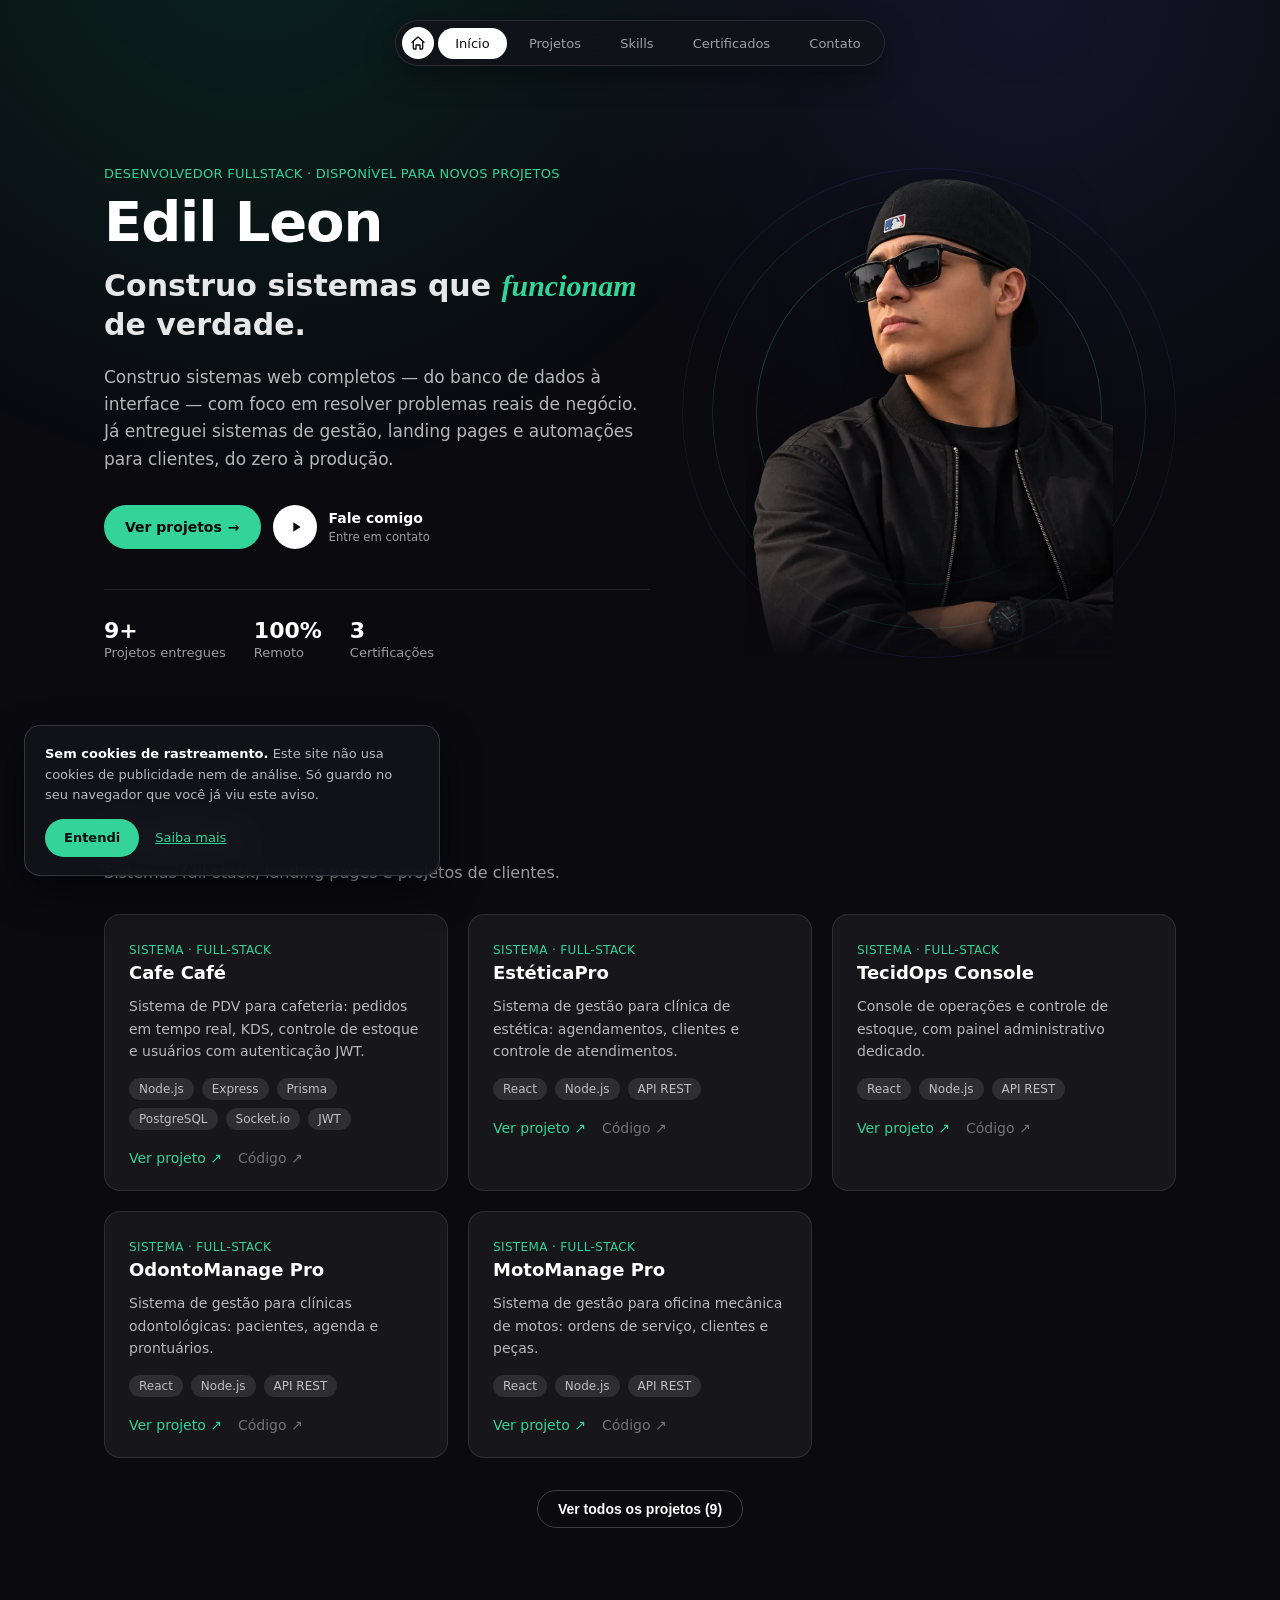
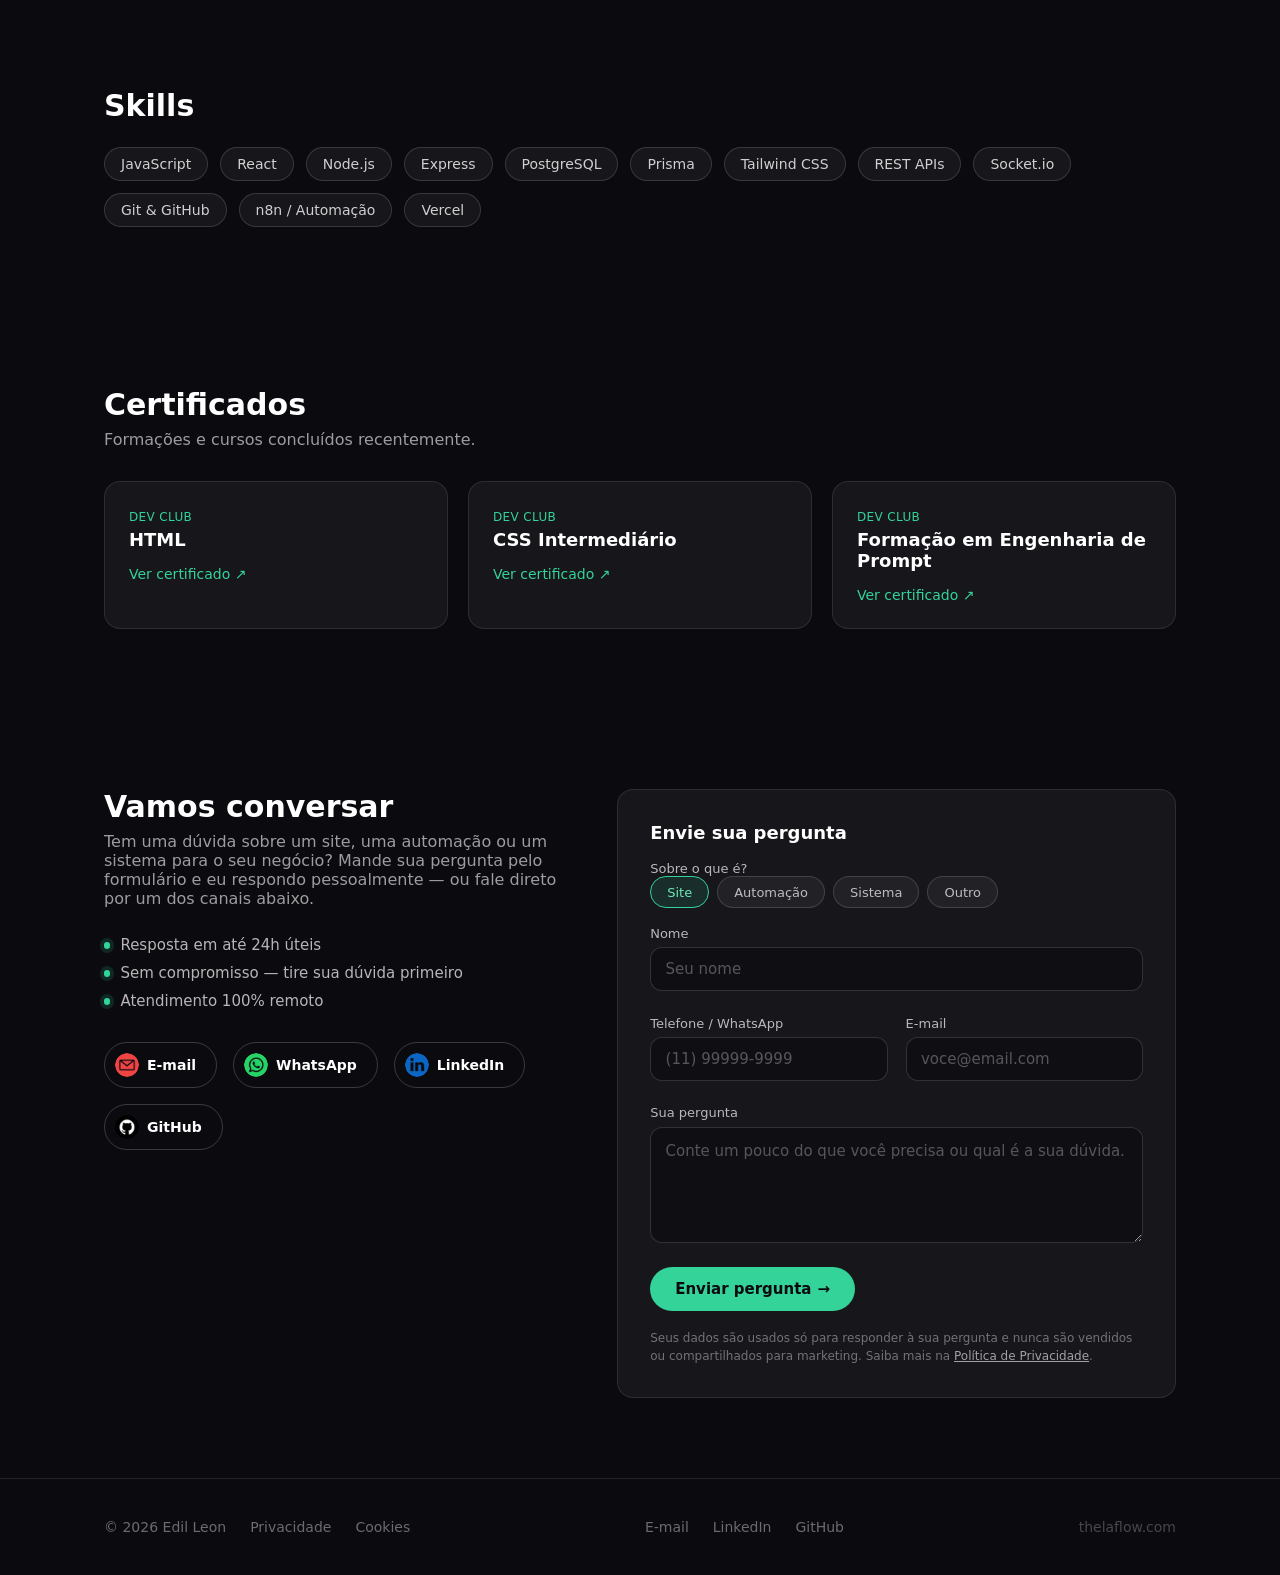
==== commit e9986014: "Adiciona políticas de privacidade e cookies, SEO e página 404 - Política de Privacidade (LGPD) e Pol" ====
--- a/index.html
+++ b/index.html
@@ -2,11 +2,75 @@
 <html lang="pt-BR">
 <head>
   <meta charset="UTF-8" />
+  <meta name="viewport" content="width=device-width, initial-scale=1.0" />
+  <title>Edil Leon — Desenvolvedor Fullstack | Sites, Sistemas e Automações</title>
+  <meta name="description" content="Edil Leon, desenvolvedor fullstack. Crio sites, landing pages, sistemas web e automações (n8n, WhatsApp) sob medida para negócios — do zero à produção, 100% remoto." />
+  <meta name="author" content="Edil Leon" />
+  <meta name="robots" content="index, follow, max-image-preview:large" />
+  <link rel="canonical" href="https://thelaflow.com/" />
+  <meta name="theme-color" content="#0a0a0f" />
+
   <link rel="icon" type="image/svg+xml" href="favicon.svg" />
-  <meta name="viewport" content="width=device-width, initial-scale=1.0" />
-  <title>Edil Leon — Desenvolvedor Fullstack</title>
-  <meta name="description" content="Portfólio de Edil Leon, desenvolvedor fullstack. Sistemas web, landing pages e automações do zero à produção." />
-  <link rel="stylesheet" href="style.css" />
+  <link rel="apple-touch-icon" href="apple-touch-icon.png" />
+
+  <meta property="og:type" content="website" />
+  <meta property="og:locale" content="pt_BR" />
+  <meta property="og:site_name" content="Edil Leon" />
+  <meta property="og:url" content="https://thelaflow.com/" />
+  <meta property="og:title" content="Edil Leon — Desenvolvedor Fullstack" />
+  <meta property="og:description" content="Sites, sistemas web e automações sob medida para o seu negócio — do zero à produção." />
+  <meta property="og:image" content="https://thelaflow.com/og-image.jpg" />
+  <meta property="og:image:width" content="1200" />
+  <meta property="og:image:height" content="630" />
+  <meta property="og:image:alt" content="Edil Leon — Desenvolvedor Fullstack" />
+  <meta name="twitter:card" content="summary_large_image" />
+  <meta name="twitter:title" content="Edil Leon — Desenvolvedor Fullstack" />
+  <meta name="twitter:description" content="Sites, sistemas web e automações sob medida para o seu negócio — do zero à produção." />
+  <meta name="twitter:image" content="https://thelaflow.com/og-image.jpg" />
+
+  <script type="application/ld+json">
+  {
+    "@context": "https://schema.org",
+    "@graph": [
+      {
+        "@type": "Person",
+        "@id": "https://thelaflow.com/#edil",
+        "name": "Edil Leon",
+        "jobTitle": "Desenvolvedor Fullstack",
+        "url": "https://thelaflow.com/",
+        "image": "https://thelaflow.com/fotos/foto-capa.webp",
+        "email": "mailto:joe.dlov22@gmail.com",
+        "sameAs": [
+          "https://www.linkedin.com/in/edleon24/",
+          "https://github.com/ELT-22-dev"
+        ],
+        "knowsAbout": ["Desenvolvimento web", "JavaScript", "React", "Node.js", "PostgreSQL", "Automação com n8n", "Landing pages"]
+      },
+      {
+        "@type": "ProfessionalService",
+        "@id": "https://thelaflow.com/#servico",
+        "name": "Edil Leon — Desenvolvimento de sites, sistemas e automações",
+        "url": "https://thelaflow.com/",
+        "image": "https://thelaflow.com/og-image.jpg",
+        "telephone": "+55-11-97616-4766",
+        "email": "joe.dlov22@gmail.com",
+        "areaServed": { "@type": "Country", "name": "Brasil" },
+        "founder": { "@id": "https://thelaflow.com/#edil" },
+        "serviceType": ["Criação de sites", "Landing pages", "Sistemas web sob medida", "Automação de processos"]
+      },
+      {
+        "@type": "WebSite",
+        "@id": "https://thelaflow.com/#site",
+        "url": "https://thelaflow.com/",
+        "name": "Edil Leon",
+        "inLanguage": "pt-BR",
+        "publisher": { "@id": "https://thelaflow.com/#edil" }
+      }
+    ]
+  }
+  </script>
+
+  <link rel="stylesheet" href="style.css?v=20261021" />
 </head>
 <body>
   <div class="bg-decoration" aria-hidden="true"></div>
@@ -47,7 +111,7 @@
       <div class="hero-content">
         <p class="eyebrow">Desenvolvedor Fullstack · Disponível para novos projetos</p>
         <h1 class="hero-title">Edil Leon</h1>
-        <h2 class="hero-tagline">Construo sistemas que <span class="cursive">funcionam</span> de verdade.</h2>
+        <p class="hero-tagline">Construo sistemas que <span class="cursive">funcionam</span> de verdade.</p>
         <p class="hero-text">
           Construo sistemas web completos — do banco de dados à interface — com foco em
           resolver problemas reais de negócio. Já entreguei sistemas de gestão, landing pages
@@ -75,7 +139,7 @@
           <span class="ring ring-2"></span>
           <span class="ring ring-3"></span>
         </div>
-        <img src="fotos/foto-capa.webp" alt="Edil Leon" class="hero-photo-img" />
+        <img src="fotos/foto-capa.webp" alt="Foto de Edil Leon, desenvolvedor fullstack" class="hero-photo-img" width="1086" height="1448" fetchpriority="high" />
       </div>
     </section>
 
@@ -354,6 +418,11 @@
           </button>
 
           <p id="formStatus" class="form-status" role="status" aria-live="polite"></p>
+
+          <p class="form-privacy">
+            Seus dados são usados só para responder à sua pergunta e nunca são vendidos ou compartilhados para marketing.
+            Saiba mais na <a href="politica-de-privacidade.html">Política de Privacidade</a>.
+          </p>
         </form>
       </div>
     </section>
@@ -361,7 +430,11 @@
 
   <footer class="footer">
     <div class="container footer-inner">
-      <span>© <span id="year"></span> Edil Leon</span>
+      <div class="footer-legal">
+        <span>© <span id="year">2026</span> Edil Leon</span>
+        <a href="politica-de-privacidade.html">Privacidade</a>
+        <a href="politica-de-cookies.html">Cookies</a>
+      </div>
       <div class="footer-links">
         <a href="mailto:joe.dlov22@gmail.com">E-mail</a>
         <a href="https://www.linkedin.com/in/edleon24/" target="_blank" rel="noreferrer">LinkedIn</a>
@@ -371,6 +444,7 @@
     </div>
   </footer>
 
-  <script src="javascript.js"></script>
+  <script src="javascript.js?v=20261021"></script>
+  <script src="cookies.js?v=20261021"></script>
 </body>
 </html>
--- a/style.css
+++ b/style.css
@@ -934,9 +934,16 @@
   }
 }
 
+.footer-legal,
 .footer-links {
   display: flex;
-  gap: 1.5rem;
+  flex-wrap: wrap;
+  justify-content: center;
+  gap: 0.5rem 1.5rem;
+}
+
+.footer-legal a:hover {
+  color: var(--white-70);
 }
 
 .footer-links a:hover {
@@ -946,3 +953,261 @@
 .footer-domain {
   color: var(--white-25);
 }
+
+.form-privacy {
+  margin: 0;
+  font-size: 0.75rem;
+  line-height: 1.5;
+  color: var(--white-40);
+}
+
+.form-privacy a {
+  color: var(--white-60);
+  text-decoration: underline;
+}
+
+.form-privacy a:hover {
+  color: var(--emerald);
+}
+
+/* Cookie notice */
+.cookie-notice {
+  position: fixed;
+  left: 1rem;
+  right: 1rem;
+  bottom: 1rem;
+  z-index: 60;
+  display: flex;
+  flex-direction: column;
+  gap: 0.875rem;
+  max-width: 26rem;
+  border-radius: 1rem;
+  border: 1px solid var(--white-15);
+  background: rgba(18, 18, 26, 0.95);
+  padding: 1.125rem 1.25rem;
+  font-size: 0.8125rem;
+  line-height: 1.55;
+  color: var(--white-70);
+  backdrop-filter: blur(16px);
+  -webkit-backdrop-filter: blur(16px);
+  box-shadow: 0 16px 40px rgba(0, 0, 0, 0.45);
+  animation: cookie-in 0.35s ease both;
+}
+
+@media (min-width: 640px) {
+  .cookie-notice {
+    left: 1.5rem;
+    right: auto;
+    bottom: 1.5rem;
+  }
+}
+
+.cookie-notice p {
+  margin: 0;
+}
+
+.cookie-notice strong {
+  color: #fff;
+}
+
+.cookie-notice a {
+  color: var(--emerald);
+  text-decoration: underline;
+}
+
+.cookie-notice-actions {
+  display: flex;
+  align-items: center;
+  gap: 1rem;
+}
+
+.cookie-notice .btn {
+  padding: 0.5rem 1.125rem;
+  font: inherit;
+  font-weight: 600;
+}
+
+@keyframes cookie-in {
+  from { opacity: 0; transform: translateY(12px); }
+  to { opacity: 1; transform: none; }
+}
+
+@media (prefers-reduced-motion: reduce) {
+  .cookie-notice { animation: none; }
+  html { scroll-behavior: auto; }
+}
+
+/* Legal pages + 404 */
+.page-topbar {
+  display: flex;
+  align-items: center;
+  justify-content: space-between;
+  gap: 1rem;
+  padding-block: 1.5rem;
+}
+
+.page-brand {
+  font-weight: 700;
+  color: #fff;
+}
+
+.page-back {
+  font-size: 0.875rem;
+  color: var(--white-60);
+}
+
+.page-back:hover {
+  color: #fff;
+}
+
+.legal {
+  max-width: 46rem;
+  padding-block: 2rem 4rem;
+}
+
+.legal h1 {
+  margin: 0.5rem 0 0;
+  font-size: 2rem;
+  font-weight: 700;
+  letter-spacing: -0.01em;
+  color: #fff;
+}
+
+@media (min-width: 640px) {
+  .legal h1 { font-size: 2.5rem; }
+}
+
+.legal-updated {
+  margin: 0.75rem 0 0;
+  font-size: 0.875rem;
+  color: var(--white-40);
+}
+
+.legal-summary {
+  margin-top: 2rem;
+  border-radius: 1rem;
+  border: 1px solid rgba(52, 211, 153, 0.25);
+  background: rgba(52, 211, 153, 0.06);
+  padding: 1.25rem 1.5rem;
+}
+
+.legal .legal-summary h2 {
+  margin: 0;
+  font-size: 1rem;
+}
+
+.legal-summary ul {
+  margin: 0.75rem 0 0;
+}
+
+.legal h2 {
+  margin: 2.5rem 0 0;
+  font-size: 1.25rem;
+  font-weight: 600;
+  color: #fff;
+}
+
+.legal h3 {
+  margin: 1.5rem 0 0;
+  font-size: 1rem;
+  font-weight: 600;
+  color: var(--white-90);
+}
+
+.legal p,
+.legal li {
+  font-size: 0.9375rem;
+  line-height: 1.7;
+  color: var(--white-70);
+}
+
+.legal p {
+  margin: 0.75rem 0 0;
+}
+
+.legal ul {
+  margin: 0.75rem 0 0;
+  padding-left: 1.25rem;
+}
+
+.legal li + li {
+  margin-top: 0.375rem;
+}
+
+.legal strong {
+  color: var(--white-90);
+}
+
+.legal a {
+  color: var(--emerald);
+  text-decoration: underline;
+}
+
+.legal a:hover {
+  color: var(--emerald-light);
+}
+
+.legal-table-wrap {
+  margin-top: 1rem;
+  overflow-x: auto;
+}
+
+.legal table {
+  width: 100%;
+  min-width: 32rem;
+  border-collapse: collapse;
+  font-size: 0.875rem;
+}
+
+.legal th,
+.legal td {
+  border-bottom: 1px solid var(--white-10);
+  padding: 0.75rem 0.75rem 0.75rem 0;
+  text-align: left;
+  vertical-align: top;
+  line-height: 1.55;
+  color: var(--white-70);
+}
+
+.legal th {
+  font-weight: 600;
+  color: var(--white-90);
+}
+
+.not-found {
+  display: flex;
+  flex-direction: column;
+  align-items: flex-start;
+  justify-content: center;
+  min-height: 70vh;
+  padding-block: 3rem;
+}
+
+.not-found-code {
+  margin: 0;
+  font-size: 5rem;
+  font-weight: 700;
+  line-height: 1;
+  color: var(--emerald);
+}
+
+.not-found h1 {
+  margin: 1rem 0 0;
+  font-size: 1.75rem;
+  color: #fff;
+}
+
+.not-found p {
+  margin: 0.75rem 0 2rem;
+  max-width: 30rem;
+  line-height: 1.6;
+  color: var(--white-70);
+}
+
+.legal code {
+  border-radius: 0.375rem;
+  background: var(--white-10);
+  padding: 0.1rem 0.4rem;
+  font-size: 0.8125rem;
+  color: var(--white-90);
+}
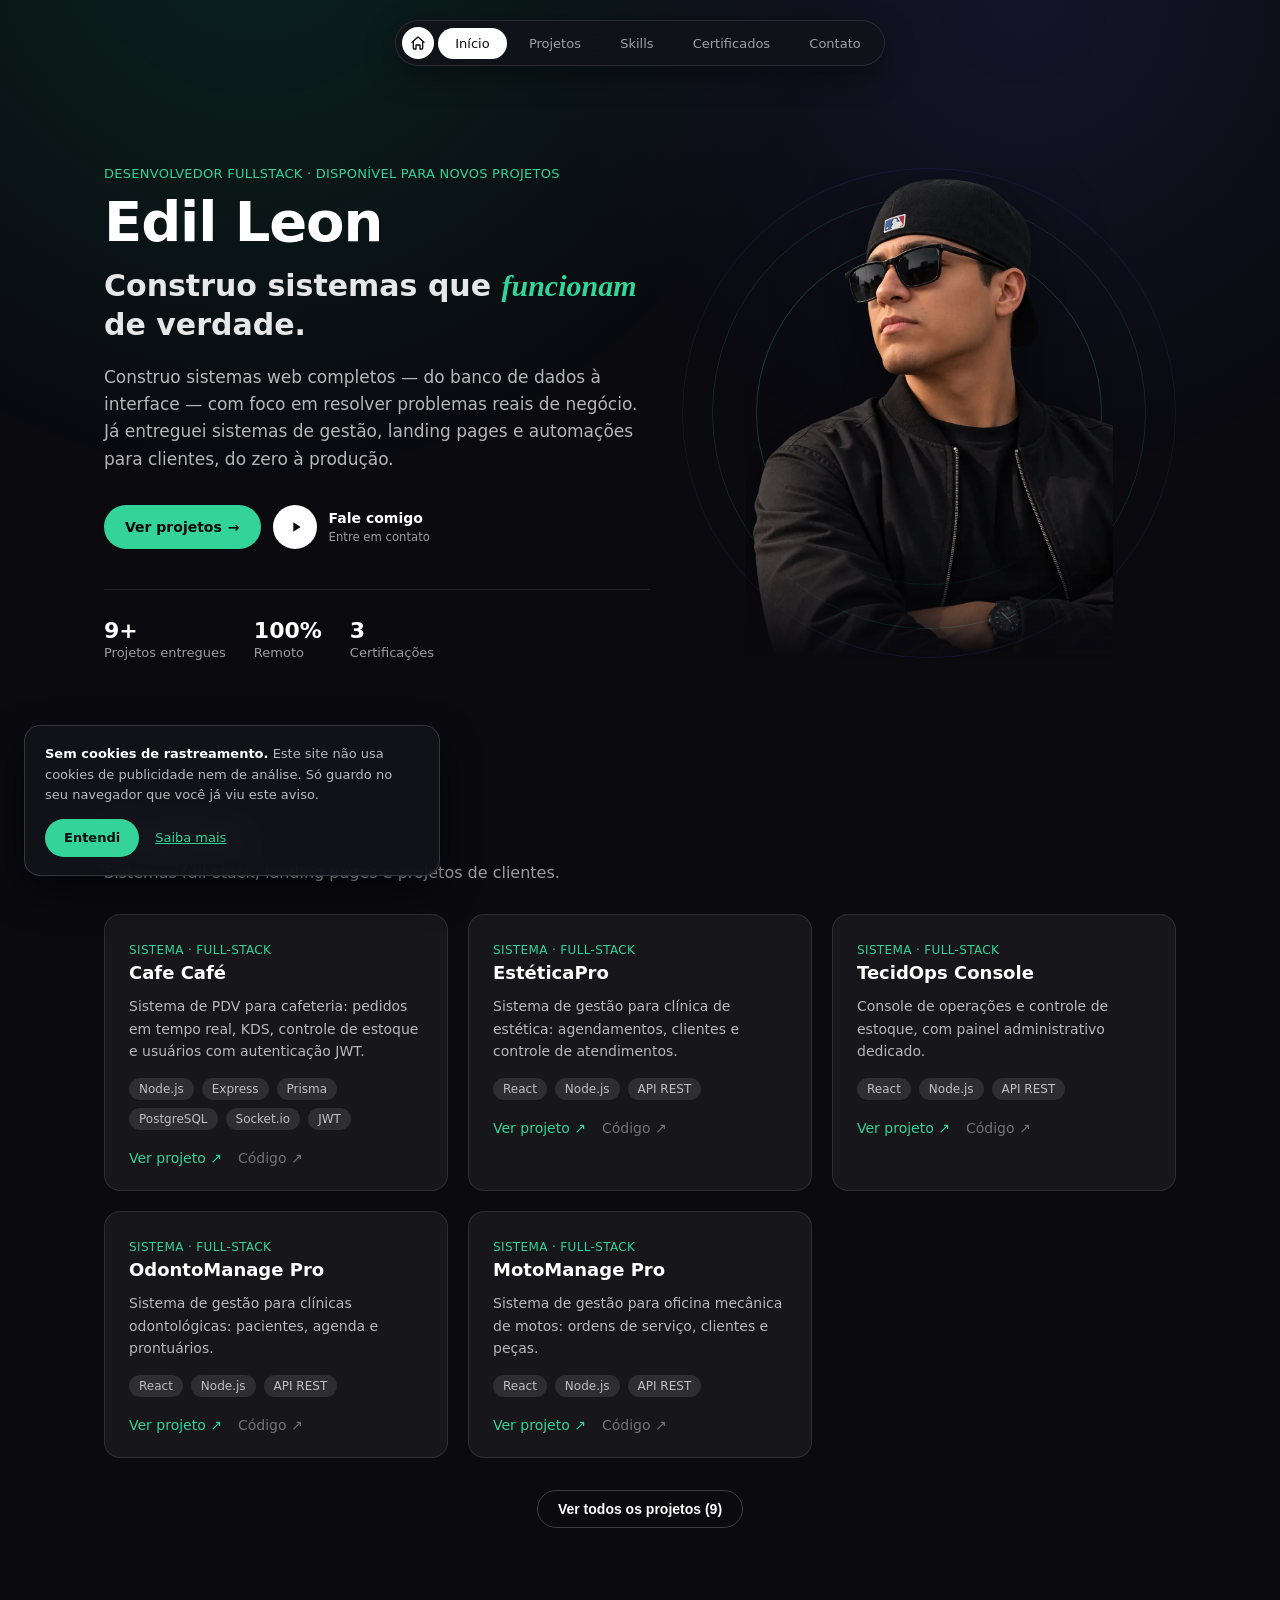
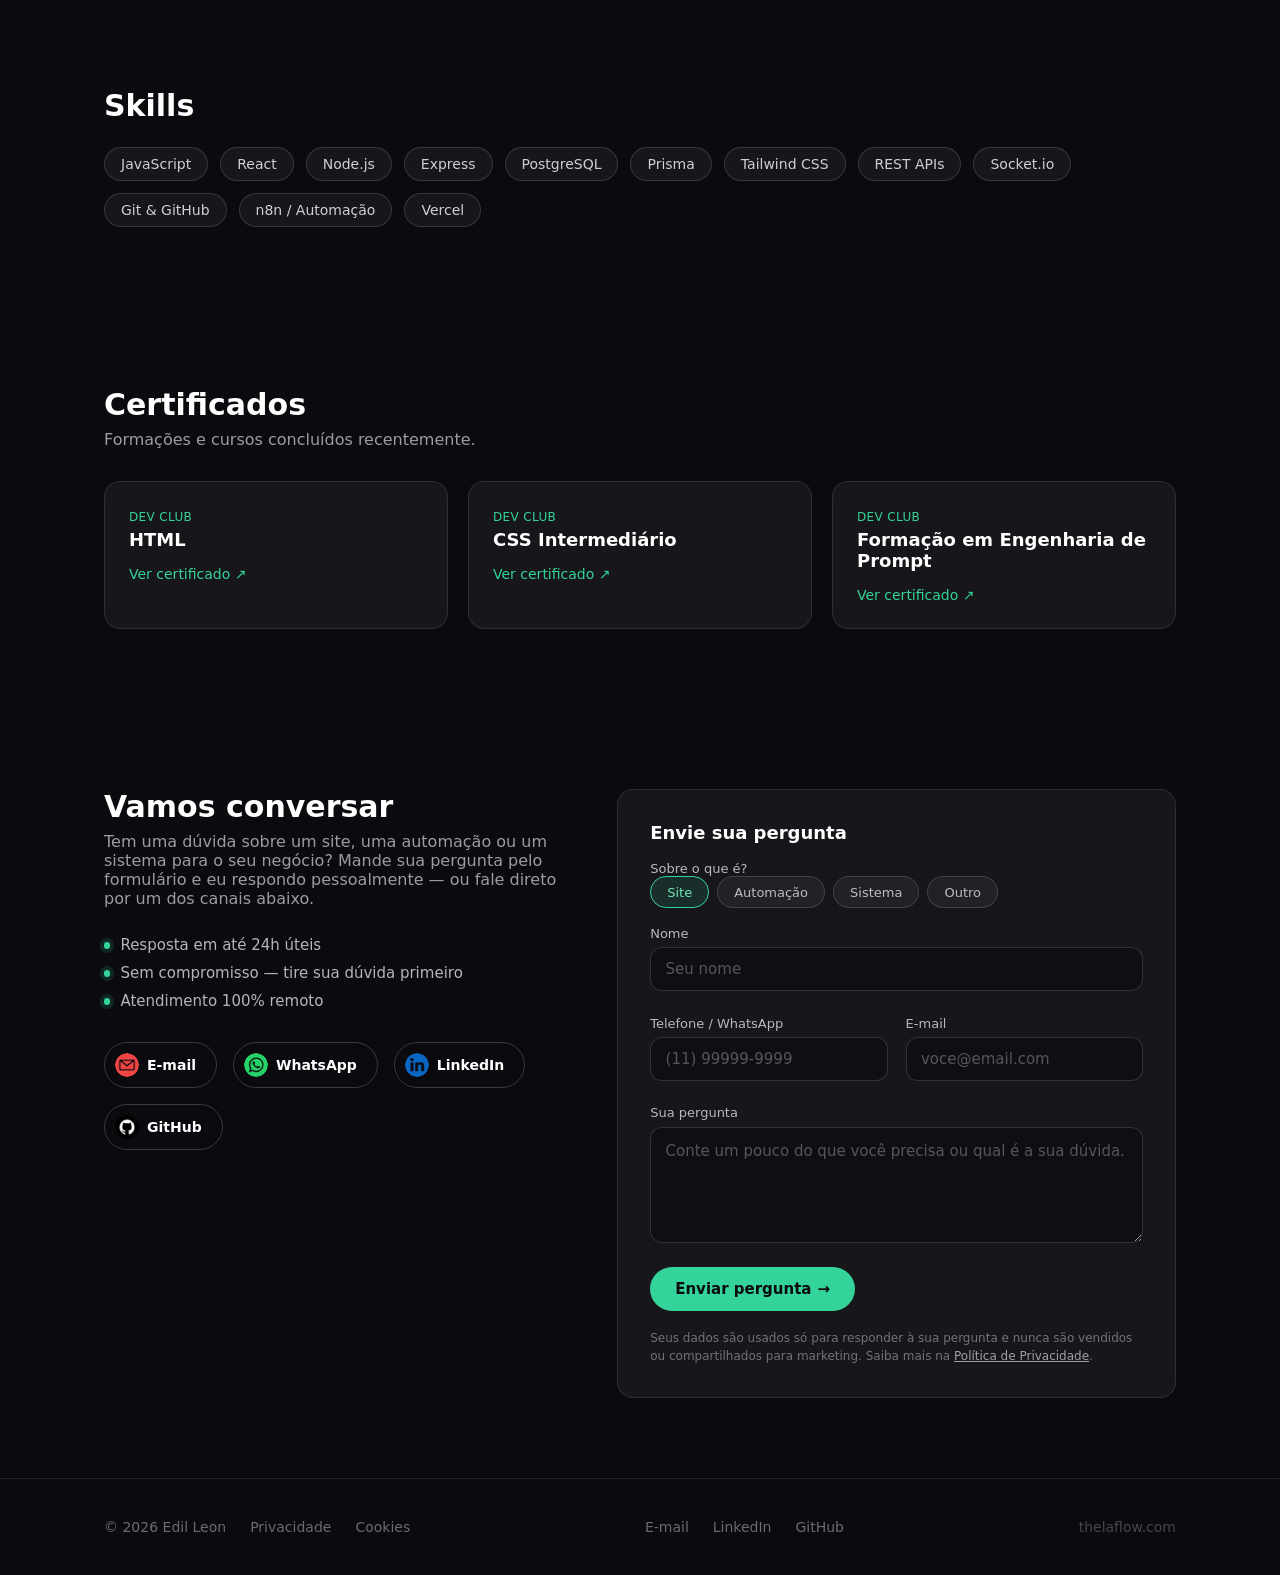
==== commit 94a64ce3: "Troca o número de WhatsApp para (11) 94600-5739 Co-Authored-By: Claude Opus 5.5 <noreply@anthropic.c" ====
--- a/index.html
+++ b/index.html
@@ -52,7 +52,7 @@
         "name": "Edil Leon — Desenvolvimento de sites, sistemas e automações",
         "url": "https://thelaflow.com/",
         "image": "https://thelaflow.com/og-image.jpg",
-        "telephone": "+55-11-97616-4766",
+        "telephone": "+55-11-94600-5739",
         "email": "joe.dlov22@gmail.com",
         "areaServed": { "@type": "Country", "name": "Brasil" },
         "founder": { "@id": "https://thelaflow.com/#edil" },
@@ -357,7 +357,7 @@
               <span class="icon-badge icon-email"></span>
               E-mail
             </a>
-            <a href="https://wa.me/5511976164766" target="_blank" rel="noreferrer" class="btn btn-outline btn-icon">
+            <a href="https://wa.me/5511946005739" target="_blank" rel="noreferrer" class="btn btn-outline btn-icon">
               <span class="icon-badge icon-whatsapp"></span>
               WhatsApp
             </a>
@@ -444,7 +444,7 @@
     </div>
   </footer>
 
-  <script src="javascript.js?v=20261021"></script>
+  <script src="javascript.js?v=20261021b"></script>
   <script src="cookies.js?v=20261021"></script>
 </body>
 </html>
